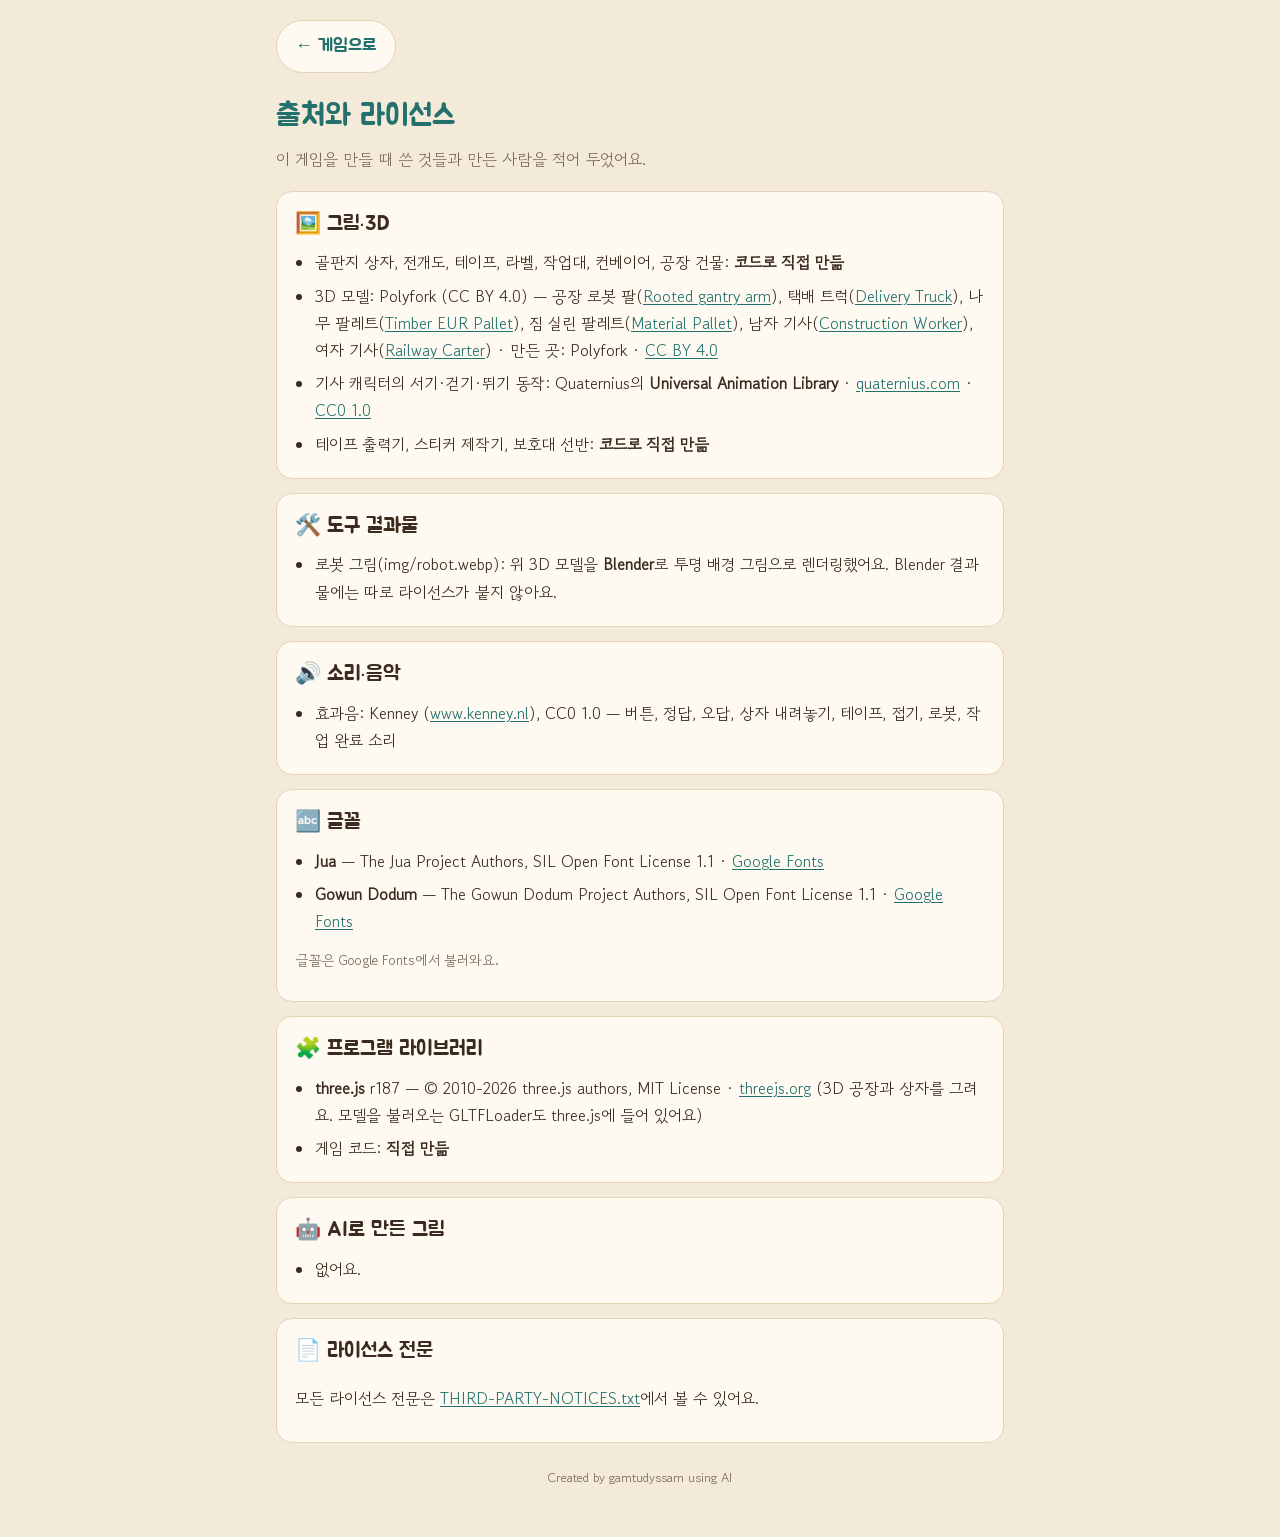
==== credits.html @ d1fb5d2e "공장 안을 걸어 다니며 재료를 만들어 포장 (v1.007) - 남·여 기사 캐릭터 선택, 톡 눌러 이동 + 가는 곳 버튼, 따라오는 카메라 - 테이프 출력기(길이·개수), 스티커 " ====
<!doctype html>
<html lang="ko">
<head>
  <meta charset="utf-8">
  <meta name="viewport" content="width=device-width, initial-scale=1, viewport-fit=cover">
  <title>출처와 라이선스 · 로봇 상자 공장</title>
  <link rel="preconnect" href="https://fonts.googleapis.com">
  <link rel="preconnect" href="https://fonts.gstatic.com" crossorigin>
  <link href="https://fonts.googleapis.com/css2?family=Jua&family=Gowun+Dodum&display=swap" rel="stylesheet">
  <style>
    :root { --bg: #f3ead9; --paper: #fffaf1; --ink: #3b2a1e; --muted: #7a6a58; --line: #e2d3b9; --teal: #23706c; }
    * { box-sizing: border-box; }
    body { margin: 0; background: var(--bg); color: var(--ink); font-family: "Gowun Dodum", "Malgun Gothic", sans-serif; line-height: 1.7; }
    .wrap { max-width: 760px; margin: 0 auto; padding: 20px 16px 48px; padding-left: max(16px, env(safe-area-inset-left)); padding-right: max(16px, env(safe-area-inset-right)); }
    .back { display: inline-block; font-family: "Jua", sans-serif; color: var(--teal); text-decoration: none; background: var(--paper); border: 1px solid var(--line); border-radius: 999px; padding: 10px 18px; font-size: 18px; min-height: 44px; }
    h1 { font-family: "Jua", sans-serif; color: var(--teal); font-weight: 400; font-size: 30px; margin: 18px 0 4px; }
    .lead { color: var(--muted); margin: 0 0 18px; }
    section { background: var(--paper); border: 1px solid var(--line); border-radius: 16px; padding: 14px 18px; margin: 14px 0; }
    h2 { font-family: "Jua", sans-serif; font-weight: 400; font-size: 21px; margin: 0 0 8px; }
    ul { margin: 0; padding-left: 20px; }
    li { margin: 6px 0; overflow-wrap: anywhere; }
    .small { color: var(--muted); font-size: 14px; }
    a { color: var(--teal); }
    footer { text-align: center; color: var(--muted); font-size: 13px; margin-top: 24px; }
  </style>
</head>
<body>
  <div class="wrap">
    <a class="back" id="back" href="./">← 게임으로</a>
    <h1>출처와 라이선스</h1>
    <p class="lead">이 게임을 만들 때 쓴 것들과 만든 사람을 적어 두었어요.</p>

    <section>
      <h2>🖼️ 그림·3D</h2>
      <ul>
        <li>골판지 상자, 전개도, 테이프, 라벨, 작업대, 컨베이어, 공장 건물: <b>코드로 직접 만듦</b></li>
        <li>3D 모델: Polyfork (CC BY 4.0) — 공장 로봇 팔(<a href="https://polyfork.dev/asset/rooted-gantry-arm-f35c8f" target="_blank" rel="noopener">Rooted gantry arm</a>), 택배 트럭(<a href="https://polyfork.dev/asset/delivery-truck-a9537e" target="_blank" rel="noopener">Delivery Truck</a>), 나무 팔레트(<a href="https://polyfork.dev/asset/timber-eur-pallet-a1f655" target="_blank" rel="noopener">Timber EUR Pallet</a>), 짐 실린 팔레트(<a href="https://polyfork.dev/asset/material-pallet-6af263" target="_blank" rel="noopener">Material Pallet</a>), 남자 기사(<a href="https://polyfork.dev/asset/construction-worker-c1ad8c" target="_blank" rel="noopener">Construction Worker</a>), 여자 기사(<a href="https://polyfork.dev/asset/railway-carter-971897" target="_blank" rel="noopener">Railway Carter</a>) · 만든 곳: Polyfork · <a href="https://creativecommons.org/licenses/by/4.0/deed.ko" target="_blank" rel="noopener">CC BY 4.0</a></li>
        <li>기사 캐릭터의 서기·걷기·뛰기 동작: Quaternius의 <b>Universal Animation Library</b> · <a href="https://quaternius.com" target="_blank" rel="noopener">quaternius.com</a> · <a href="https://creativecommons.org/publicdomain/zero/1.0/deed.ko" target="_blank" rel="noopener">CC0 1.0</a></li>
        <li>테이프 출력기, 스티커 제작기, 보호대 선반: <b>코드로 직접 만듦</b></li>
      </ul>
    </section>

    <section>
      <h2>🛠️ 도구 결과물</h2>
      <ul>
        <li>로봇 그림(img/robot.webp): 위 3D 모델을 <b>Blender</b>로 투명 배경 그림으로 렌더링했어요. Blender 결과물에는 따로 라이선스가 붙지 않아요.</li>
      </ul>
    </section>

    <section>
      <h2>🔊 소리·음악</h2>
      <ul>
        <li>효과음: Kenney (<a href="https://www.kenney.nl" target="_blank" rel="noopener">www.kenney.nl</a>), CC0 1.0 — 버튼, 정답, 오답, 상자 내려놓기, 테이프, 접기, 로봇, 작업 완료 소리</li>
      </ul>
    </section>

    <section>
      <h2>🔤 글꼴</h2>
      <ul>
        <li><b>Jua</b> — The Jua Project Authors, SIL Open Font License 1.1 · <a href="https://fonts.google.com/specimen/Jua" target="_blank" rel="noopener">Google Fonts</a></li>
        <li><b>Gowun Dodum</b> — The Gowun Dodum Project Authors, SIL Open Font License 1.1 · <a href="https://fonts.google.com/specimen/Gowun+Dodum" target="_blank" rel="noopener">Google Fonts</a></li>
      </ul>
      <p class="small">글꼴은 Google Fonts에서 불러와요.</p>
    </section>

    <section>
      <h2>🧩 프로그램 라이브러리</h2>
      <ul>
        <li><b>three.js</b> r187 — © 2010-2026 three.js authors, MIT License · <a href="https://threejs.org" target="_blank" rel="noopener">threejs.org</a> (3D 공장과 상자를 그려요. 모델을 불러오는 GLTFLoader도 three.js에 들어 있어요)</li>
        <li>게임 코드: <b>직접 만듦</b></li>
      </ul>
    </section>

    <section>
      <h2>🤖 AI로 만든 그림</h2>
      <ul><li>없어요.</li></ul>
    </section>

    <section>
      <h2>📄 라이선스 전문</h2>
      <p>모든 라이선스 전문은 <a href="THIRD-PARTY-NOTICES.txt" target="_blank" rel="noopener">THIRD-PARTY-NOTICES.txt</a>에서 볼 수 있어요.</p>
    </section>

    <footer>Created by gamtudyssam using AI</footer>
  </div>
  <script>
    document.getElementById('back').addEventListener('click', function (e) {
      if (window.opener) { e.preventDefault(); window.close(); }
      else if (history.length > 1) { e.preventDefault(); history.back(); }
    });
  </script>
</body>
</html>
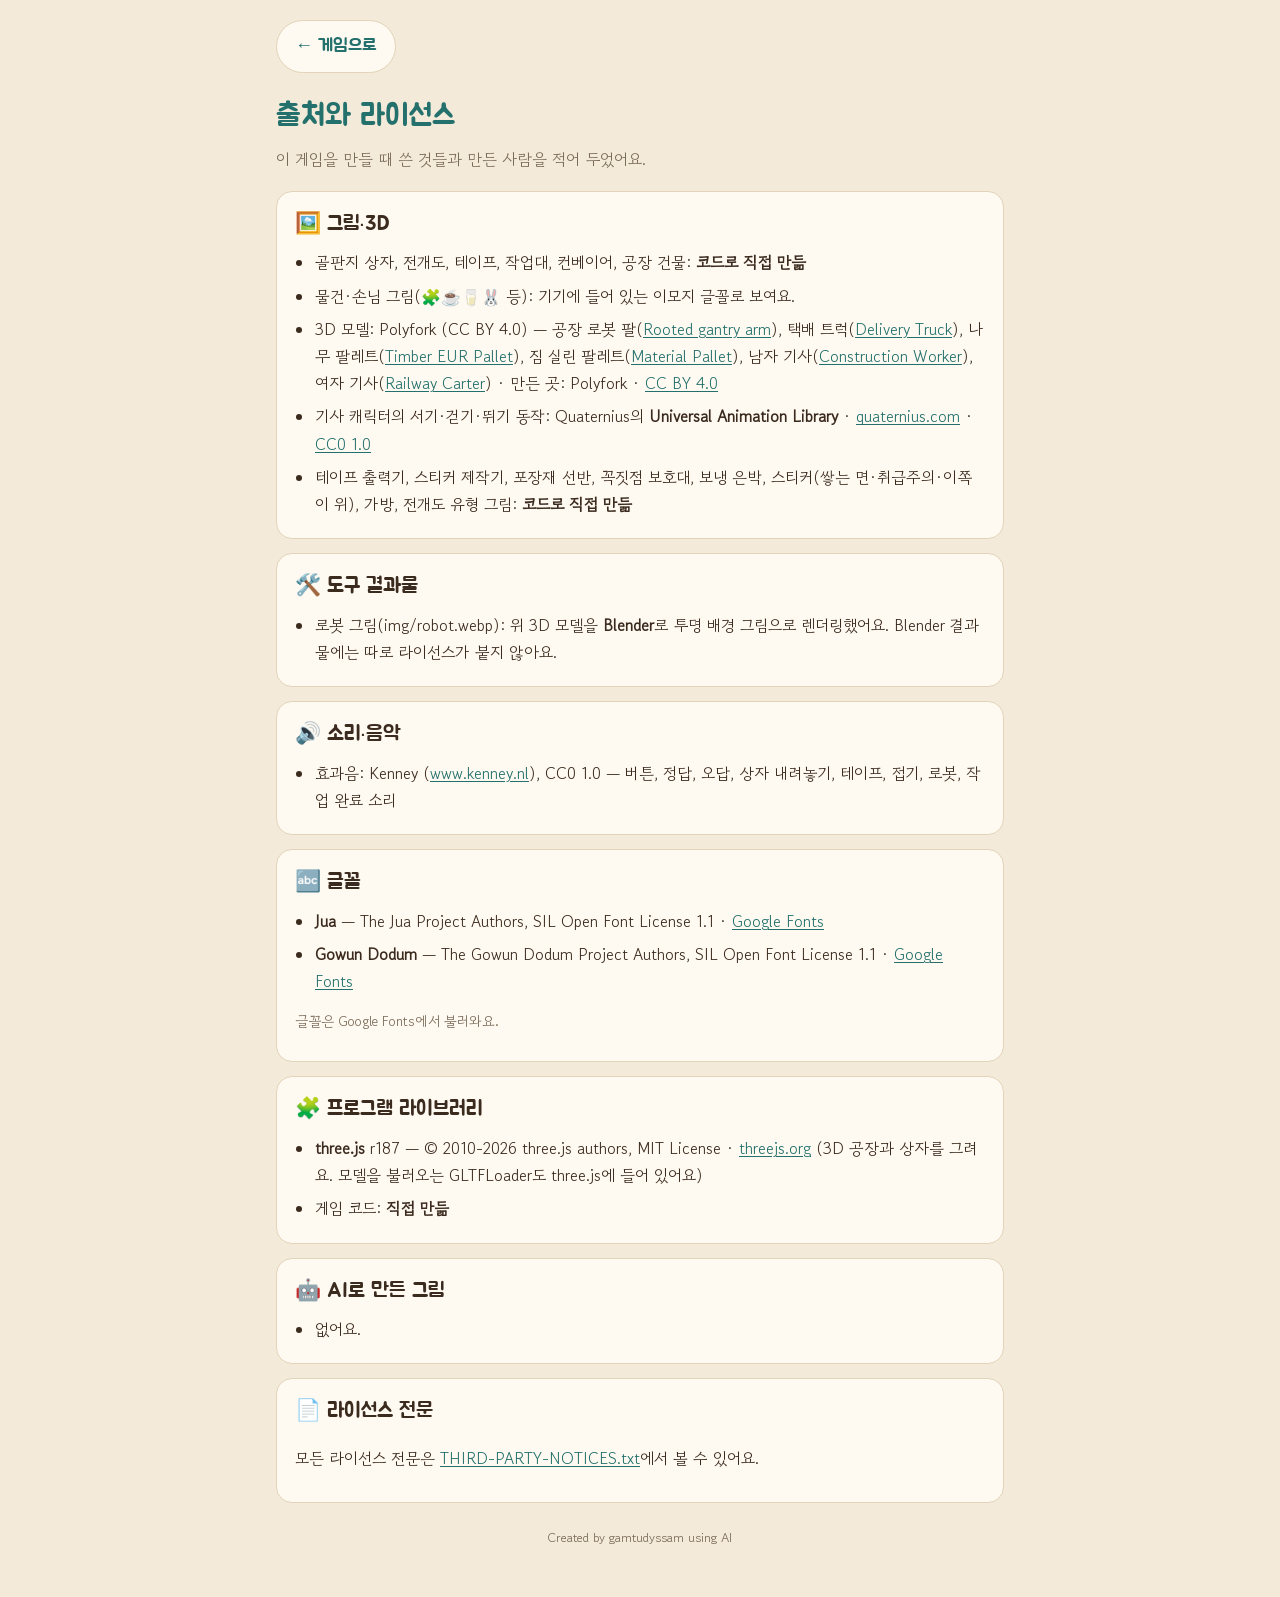
==== commit e3aea658: "점검: 전용 봇, 콤보 버튼 44px, 낱말 끊김, 출처 갱신 (v1.021) - tools/bot.js: 일반·깨지기 쉬움·냉장+이쪽이 위 상자를 출고까지 처리하는 playtes" ====
--- a/credits.html
+++ b/credits.html
@@ -33,10 +33,11 @@
     <section>
       <h2>🖼️ 그림·3D</h2>
       <ul>
-        <li>골판지 상자, 전개도, 테이프, 라벨, 작업대, 컨베이어, 공장 건물: <b>코드로 직접 만듦</b></li>
+        <li>골판지 상자, 전개도, 테이프, 작업대, 컨베이어, 공장 건물: <b>코드로 직접 만듦</b></li>
+        <li>물건·손님 그림(🧩☕🥛🐰 등): 기기에 들어 있는 이모지 글꼴로 보여요.</li>
         <li>3D 모델: Polyfork (CC BY 4.0) — 공장 로봇 팔(<a href="https://polyfork.dev/asset/rooted-gantry-arm-f35c8f" target="_blank" rel="noopener">Rooted gantry arm</a>), 택배 트럭(<a href="https://polyfork.dev/asset/delivery-truck-a9537e" target="_blank" rel="noopener">Delivery Truck</a>), 나무 팔레트(<a href="https://polyfork.dev/asset/timber-eur-pallet-a1f655" target="_blank" rel="noopener">Timber EUR Pallet</a>), 짐 실린 팔레트(<a href="https://polyfork.dev/asset/material-pallet-6af263" target="_blank" rel="noopener">Material Pallet</a>), 남자 기사(<a href="https://polyfork.dev/asset/construction-worker-c1ad8c" target="_blank" rel="noopener">Construction Worker</a>), 여자 기사(<a href="https://polyfork.dev/asset/railway-carter-971897" target="_blank" rel="noopener">Railway Carter</a>) · 만든 곳: Polyfork · <a href="https://creativecommons.org/licenses/by/4.0/deed.ko" target="_blank" rel="noopener">CC BY 4.0</a></li>
         <li>기사 캐릭터의 서기·걷기·뛰기 동작: Quaternius의 <b>Universal Animation Library</b> · <a href="https://quaternius.com" target="_blank" rel="noopener">quaternius.com</a> · <a href="https://creativecommons.org/publicdomain/zero/1.0/deed.ko" target="_blank" rel="noopener">CC0 1.0</a></li>
-        <li>테이프 출력기, 스티커 제작기, 보호대 선반: <b>코드로 직접 만듦</b></li>
+        <li>테이프 출력기, 스티커 제작기, 포장재 선반, 꼭짓점 보호대, 보냉 은박, 스티커(쌓는 면·취급주의·이쪽이 위), 가방, 전개도 유형 그림: <b>코드로 직접 만듦</b></li>
       </ul>
     </section>
 
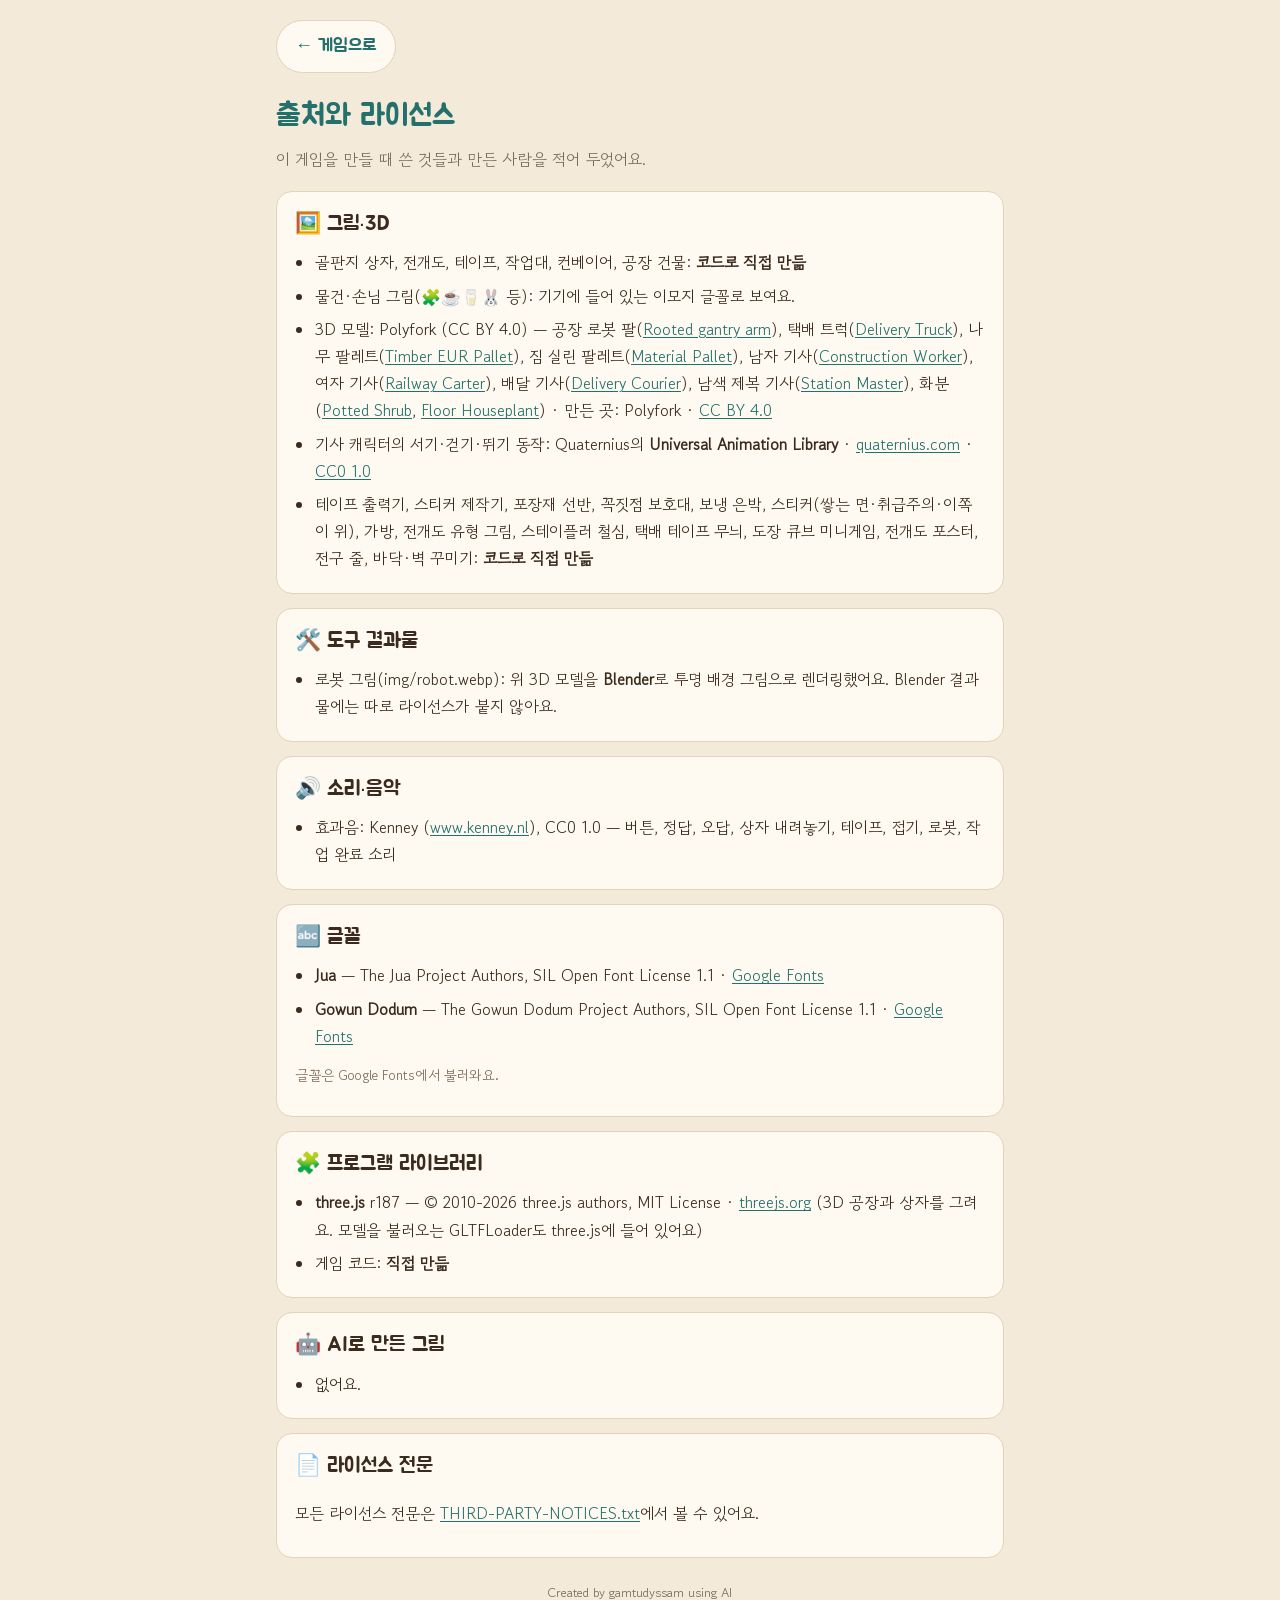
==== commit 75a8c7cc: "스테이플러·테이프 롤·특별 손님·도장 큐브·공장 꾸미기와 기사 옷 (v1.026) - 🔩 스테이플러: 접기 전에 접었을 때 만나는 선분을 이어 두면 그 모서리가 철심으로 붙는다(겹" ====
--- a/credits.html
+++ b/credits.html
@@ -35,9 +35,9 @@
       <ul>
         <li>골판지 상자, 전개도, 테이프, 작업대, 컨베이어, 공장 건물: <b>코드로 직접 만듦</b></li>
         <li>물건·손님 그림(🧩☕🥛🐰 등): 기기에 들어 있는 이모지 글꼴로 보여요.</li>
-        <li>3D 모델: Polyfork (CC BY 4.0) — 공장 로봇 팔(<a href="https://polyfork.dev/asset/rooted-gantry-arm-f35c8f" target="_blank" rel="noopener">Rooted gantry arm</a>), 택배 트럭(<a href="https://polyfork.dev/asset/delivery-truck-a9537e" target="_blank" rel="noopener">Delivery Truck</a>), 나무 팔레트(<a href="https://polyfork.dev/asset/timber-eur-pallet-a1f655" target="_blank" rel="noopener">Timber EUR Pallet</a>), 짐 실린 팔레트(<a href="https://polyfork.dev/asset/material-pallet-6af263" target="_blank" rel="noopener">Material Pallet</a>), 남자 기사(<a href="https://polyfork.dev/asset/construction-worker-c1ad8c" target="_blank" rel="noopener">Construction Worker</a>), 여자 기사(<a href="https://polyfork.dev/asset/railway-carter-971897" target="_blank" rel="noopener">Railway Carter</a>) · 만든 곳: Polyfork · <a href="https://creativecommons.org/licenses/by/4.0/deed.ko" target="_blank" rel="noopener">CC BY 4.0</a></li>
+        <li>3D 모델: Polyfork (CC BY 4.0) — 공장 로봇 팔(<a href="https://polyfork.dev/asset/rooted-gantry-arm-f35c8f" target="_blank" rel="noopener">Rooted gantry arm</a>), 택배 트럭(<a href="https://polyfork.dev/asset/delivery-truck-a9537e" target="_blank" rel="noopener">Delivery Truck</a>), 나무 팔레트(<a href="https://polyfork.dev/asset/timber-eur-pallet-a1f655" target="_blank" rel="noopener">Timber EUR Pallet</a>), 짐 실린 팔레트(<a href="https://polyfork.dev/asset/material-pallet-6af263" target="_blank" rel="noopener">Material Pallet</a>), 남자 기사(<a href="https://polyfork.dev/asset/construction-worker-c1ad8c" target="_blank" rel="noopener">Construction Worker</a>), 여자 기사(<a href="https://polyfork.dev/asset/railway-carter-971897" target="_blank" rel="noopener">Railway Carter</a>), 배달 기사(<a href="https://polyfork.dev/asset/delivery-courier-327e30" target="_blank" rel="noopener">Delivery Courier</a>), 남색 제복 기사(<a href="https://polyfork.dev/asset/station-master-1d6a0a" target="_blank" rel="noopener">Station Master</a>), 화분(<a href="https://polyfork.dev/asset/potted-shrub-43bd21" target="_blank" rel="noopener">Potted Shrub</a>, <a href="https://polyfork.dev/asset/floor-houseplant-8fad17" target="_blank" rel="noopener">Floor Houseplant</a>) · 만든 곳: Polyfork · <a href="https://creativecommons.org/licenses/by/4.0/deed.ko" target="_blank" rel="noopener">CC BY 4.0</a></li>
         <li>기사 캐릭터의 서기·걷기·뛰기 동작: Quaternius의 <b>Universal Animation Library</b> · <a href="https://quaternius.com" target="_blank" rel="noopener">quaternius.com</a> · <a href="https://creativecommons.org/publicdomain/zero/1.0/deed.ko" target="_blank" rel="noopener">CC0 1.0</a></li>
-        <li>테이프 출력기, 스티커 제작기, 포장재 선반, 꼭짓점 보호대, 보냉 은박, 스티커(쌓는 면·취급주의·이쪽이 위), 가방, 전개도 유형 그림: <b>코드로 직접 만듦</b></li>
+        <li>테이프 출력기, 스티커 제작기, 포장재 선반, 꼭짓점 보호대, 보냉 은박, 스티커(쌓는 면·취급주의·이쪽이 위), 가방, 전개도 유형 그림, 스테이플러 철심, 택배 테이프 무늬, 도장 큐브 미니게임, 전개도 포스터, 전구 줄, 바닥·벽 꾸미기: <b>코드로 직접 만듦</b></li>
       </ul>
     </section>
 
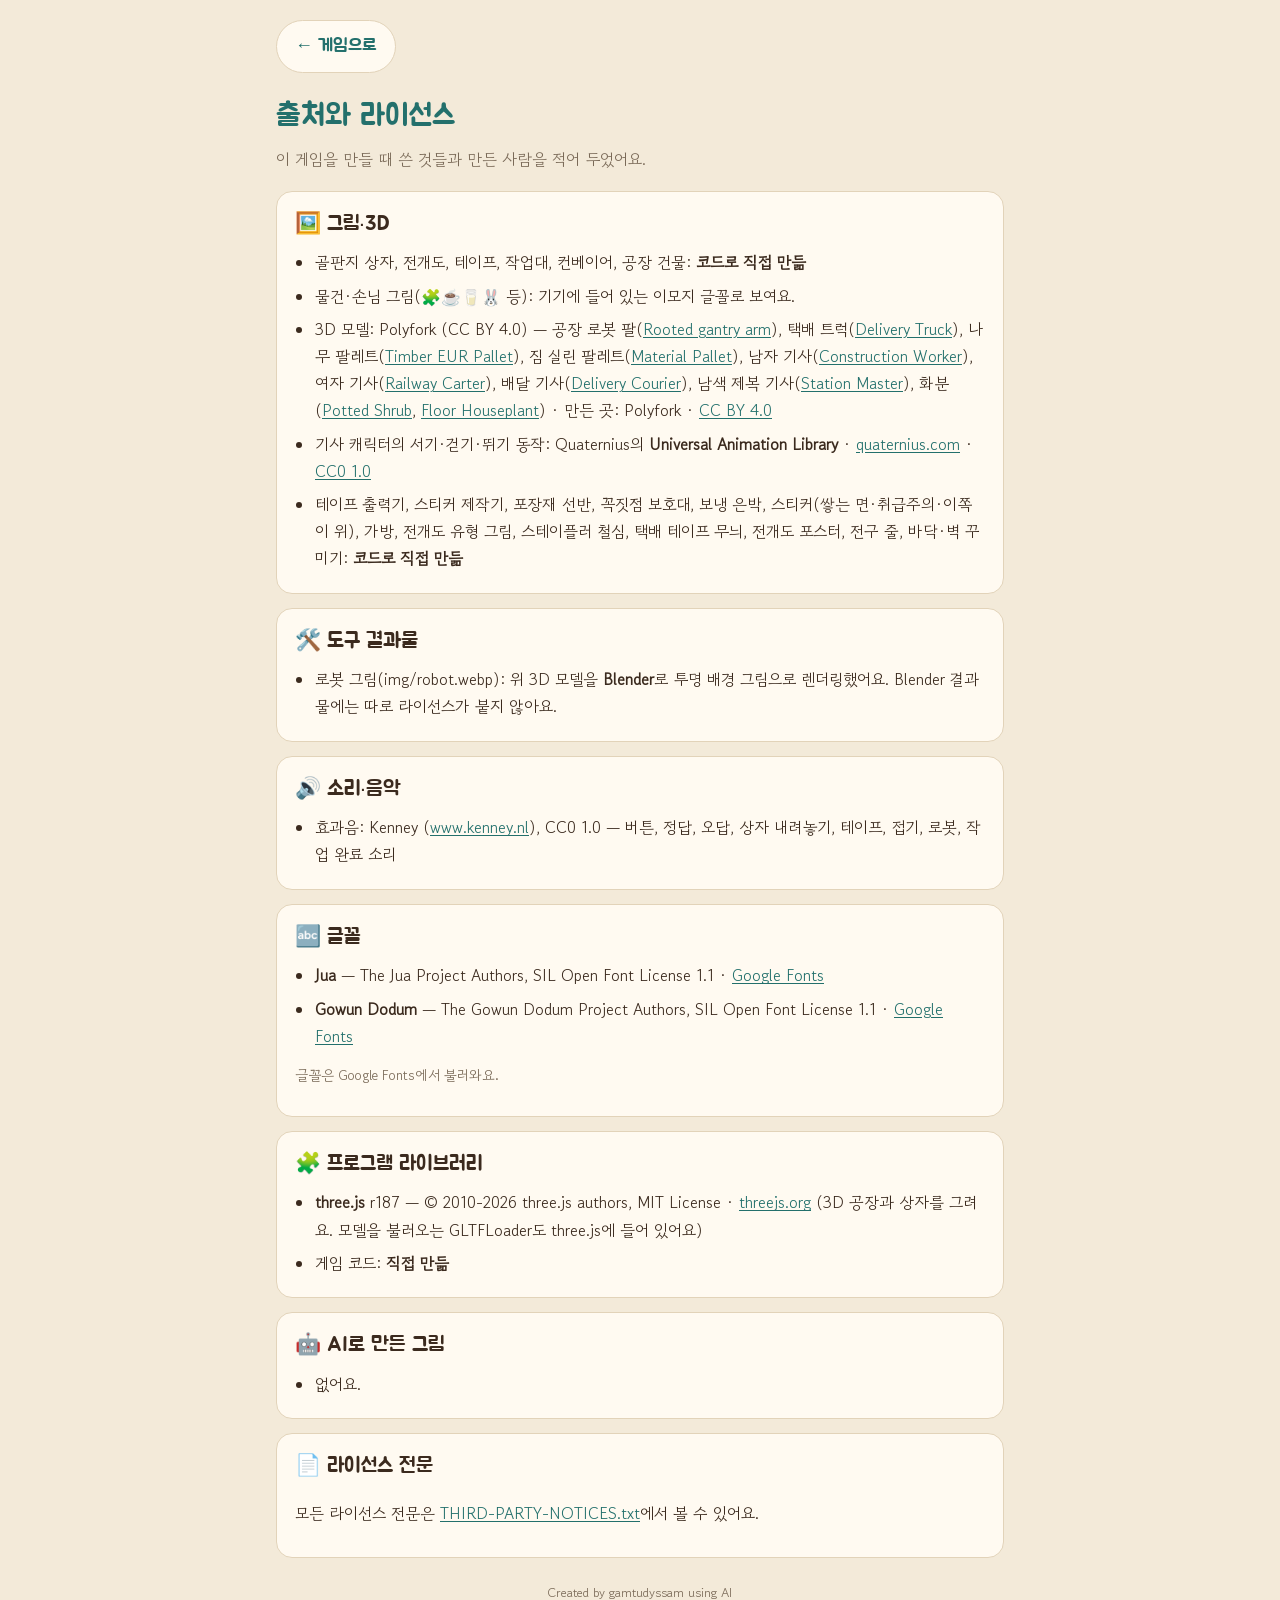
==== commit 41be01ad: "도장 큐브 미니게임 빼기 (v1.027) Co-Authored-By: Claude Opus 5.5 <noreply@anthropic.com>" ====
--- a/credits.html
+++ b/credits.html
@@ -37,7 +37,7 @@
         <li>물건·손님 그림(🧩☕🥛🐰 등): 기기에 들어 있는 이모지 글꼴로 보여요.</li>
         <li>3D 모델: Polyfork (CC BY 4.0) — 공장 로봇 팔(<a href="https://polyfork.dev/asset/rooted-gantry-arm-f35c8f" target="_blank" rel="noopener">Rooted gantry arm</a>), 택배 트럭(<a href="https://polyfork.dev/asset/delivery-truck-a9537e" target="_blank" rel="noopener">Delivery Truck</a>), 나무 팔레트(<a href="https://polyfork.dev/asset/timber-eur-pallet-a1f655" target="_blank" rel="noopener">Timber EUR Pallet</a>), 짐 실린 팔레트(<a href="https://polyfork.dev/asset/material-pallet-6af263" target="_blank" rel="noopener">Material Pallet</a>), 남자 기사(<a href="https://polyfork.dev/asset/construction-worker-c1ad8c" target="_blank" rel="noopener">Construction Worker</a>), 여자 기사(<a href="https://polyfork.dev/asset/railway-carter-971897" target="_blank" rel="noopener">Railway Carter</a>), 배달 기사(<a href="https://polyfork.dev/asset/delivery-courier-327e30" target="_blank" rel="noopener">Delivery Courier</a>), 남색 제복 기사(<a href="https://polyfork.dev/asset/station-master-1d6a0a" target="_blank" rel="noopener">Station Master</a>), 화분(<a href="https://polyfork.dev/asset/potted-shrub-43bd21" target="_blank" rel="noopener">Potted Shrub</a>, <a href="https://polyfork.dev/asset/floor-houseplant-8fad17" target="_blank" rel="noopener">Floor Houseplant</a>) · 만든 곳: Polyfork · <a href="https://creativecommons.org/licenses/by/4.0/deed.ko" target="_blank" rel="noopener">CC BY 4.0</a></li>
         <li>기사 캐릭터의 서기·걷기·뛰기 동작: Quaternius의 <b>Universal Animation Library</b> · <a href="https://quaternius.com" target="_blank" rel="noopener">quaternius.com</a> · <a href="https://creativecommons.org/publicdomain/zero/1.0/deed.ko" target="_blank" rel="noopener">CC0 1.0</a></li>
-        <li>테이프 출력기, 스티커 제작기, 포장재 선반, 꼭짓점 보호대, 보냉 은박, 스티커(쌓는 면·취급주의·이쪽이 위), 가방, 전개도 유형 그림, 스테이플러 철심, 택배 테이프 무늬, 도장 큐브 미니게임, 전개도 포스터, 전구 줄, 바닥·벽 꾸미기: <b>코드로 직접 만듦</b></li>
+        <li>테이프 출력기, 스티커 제작기, 포장재 선반, 꼭짓점 보호대, 보냉 은박, 스티커(쌓는 면·취급주의·이쪽이 위), 가방, 전개도 유형 그림, 스테이플러 철심, 택배 테이프 무늬, 전개도 포스터, 전구 줄, 바닥·벽 꾸미기: <b>코드로 직접 만듦</b></li>
       </ul>
     </section>
 
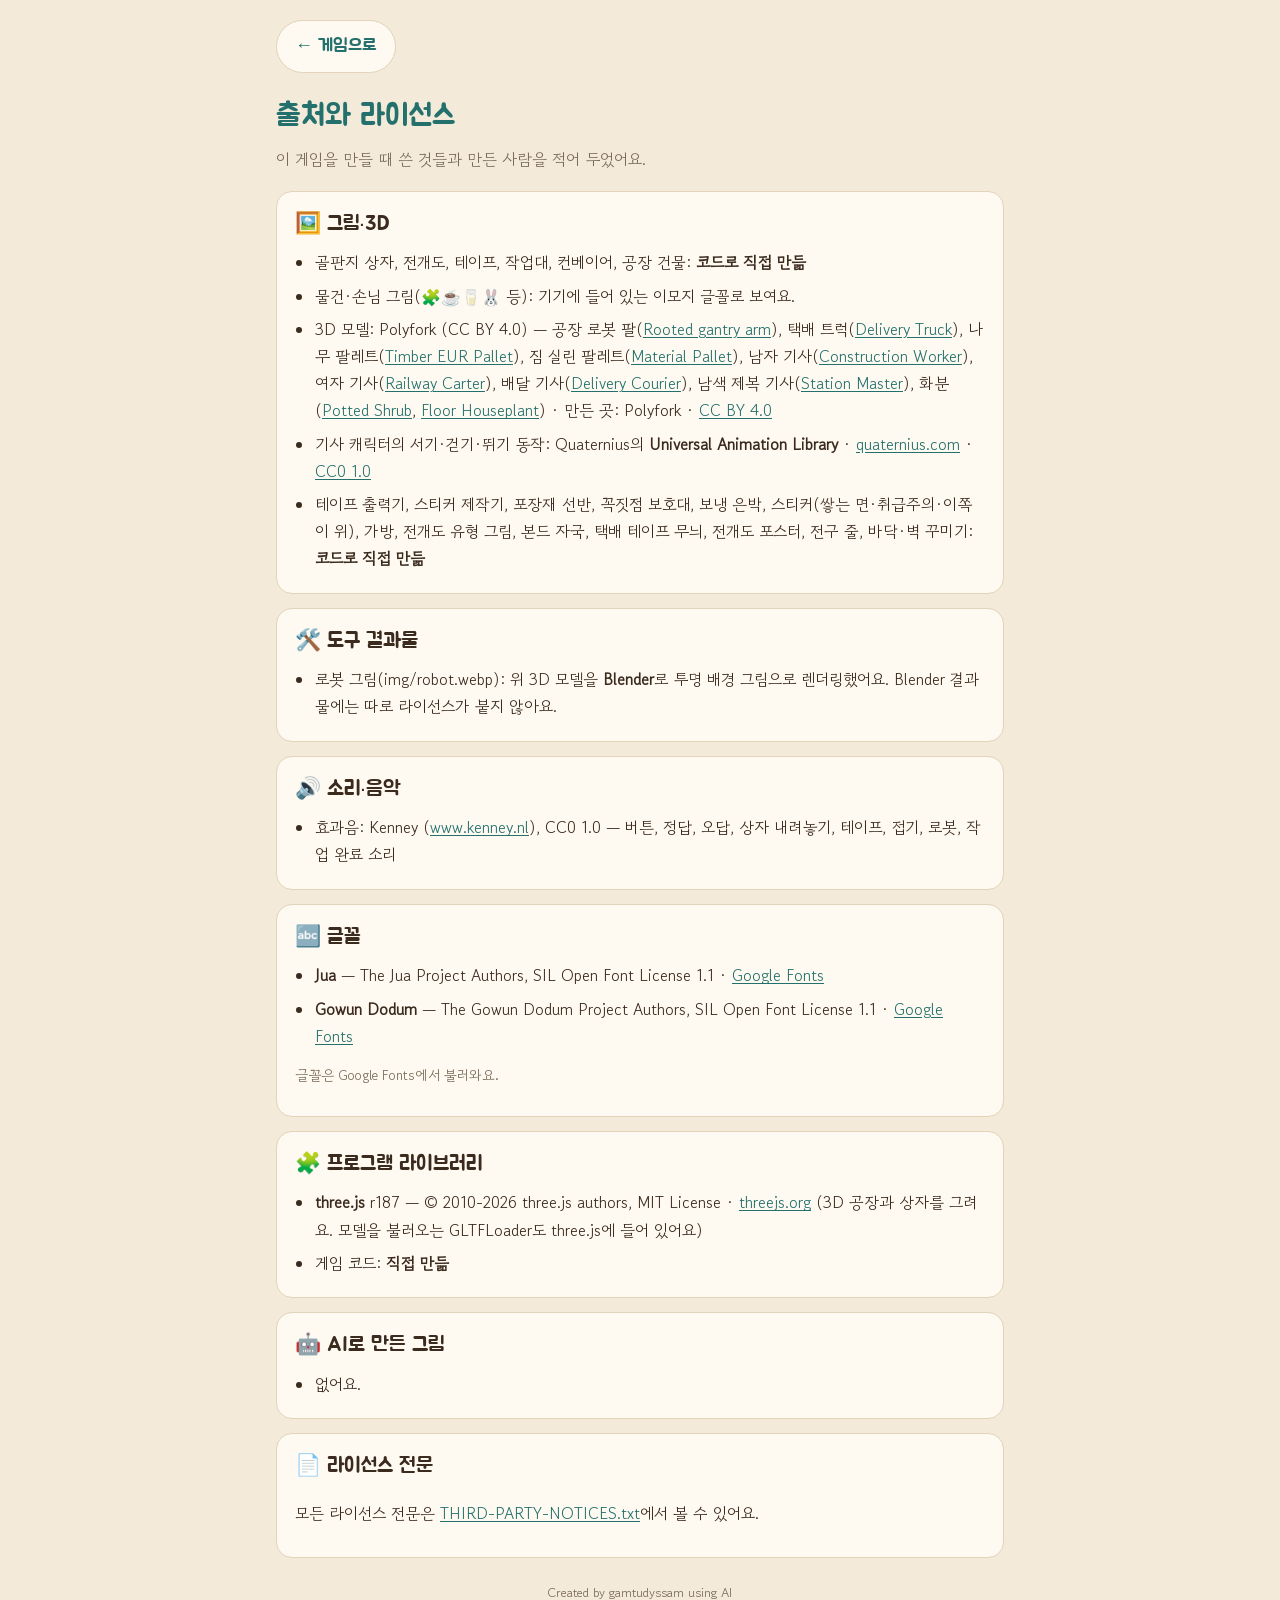
==== commit 05242bd9: "스테이플러 대신 본드 칠하기 (v1.028) 접었을 때 만나는 두 선분에 본드를 칠해 두면 접으면서 그 모서리가 붙는다. 벌어진 틈 대신 반짝이는 본드 자국. 1cm에 5원.  C" ====
--- a/credits.html
+++ b/credits.html
@@ -37,7 +37,7 @@
         <li>물건·손님 그림(🧩☕🥛🐰 등): 기기에 들어 있는 이모지 글꼴로 보여요.</li>
         <li>3D 모델: Polyfork (CC BY 4.0) — 공장 로봇 팔(<a href="https://polyfork.dev/asset/rooted-gantry-arm-f35c8f" target="_blank" rel="noopener">Rooted gantry arm</a>), 택배 트럭(<a href="https://polyfork.dev/asset/delivery-truck-a9537e" target="_blank" rel="noopener">Delivery Truck</a>), 나무 팔레트(<a href="https://polyfork.dev/asset/timber-eur-pallet-a1f655" target="_blank" rel="noopener">Timber EUR Pallet</a>), 짐 실린 팔레트(<a href="https://polyfork.dev/asset/material-pallet-6af263" target="_blank" rel="noopener">Material Pallet</a>), 남자 기사(<a href="https://polyfork.dev/asset/construction-worker-c1ad8c" target="_blank" rel="noopener">Construction Worker</a>), 여자 기사(<a href="https://polyfork.dev/asset/railway-carter-971897" target="_blank" rel="noopener">Railway Carter</a>), 배달 기사(<a href="https://polyfork.dev/asset/delivery-courier-327e30" target="_blank" rel="noopener">Delivery Courier</a>), 남색 제복 기사(<a href="https://polyfork.dev/asset/station-master-1d6a0a" target="_blank" rel="noopener">Station Master</a>), 화분(<a href="https://polyfork.dev/asset/potted-shrub-43bd21" target="_blank" rel="noopener">Potted Shrub</a>, <a href="https://polyfork.dev/asset/floor-houseplant-8fad17" target="_blank" rel="noopener">Floor Houseplant</a>) · 만든 곳: Polyfork · <a href="https://creativecommons.org/licenses/by/4.0/deed.ko" target="_blank" rel="noopener">CC BY 4.0</a></li>
         <li>기사 캐릭터의 서기·걷기·뛰기 동작: Quaternius의 <b>Universal Animation Library</b> · <a href="https://quaternius.com" target="_blank" rel="noopener">quaternius.com</a> · <a href="https://creativecommons.org/publicdomain/zero/1.0/deed.ko" target="_blank" rel="noopener">CC0 1.0</a></li>
-        <li>테이프 출력기, 스티커 제작기, 포장재 선반, 꼭짓점 보호대, 보냉 은박, 스티커(쌓는 면·취급주의·이쪽이 위), 가방, 전개도 유형 그림, 스테이플러 철심, 택배 테이프 무늬, 전개도 포스터, 전구 줄, 바닥·벽 꾸미기: <b>코드로 직접 만듦</b></li>
+        <li>테이프 출력기, 스티커 제작기, 포장재 선반, 꼭짓점 보호대, 보냉 은박, 스티커(쌓는 면·취급주의·이쪽이 위), 가방, 전개도 유형 그림, 본드 자국, 택배 테이프 무늬, 전개도 포스터, 전구 줄, 바닥·벽 꾸미기: <b>코드로 직접 만듦</b></li>
       </ul>
     </section>
 
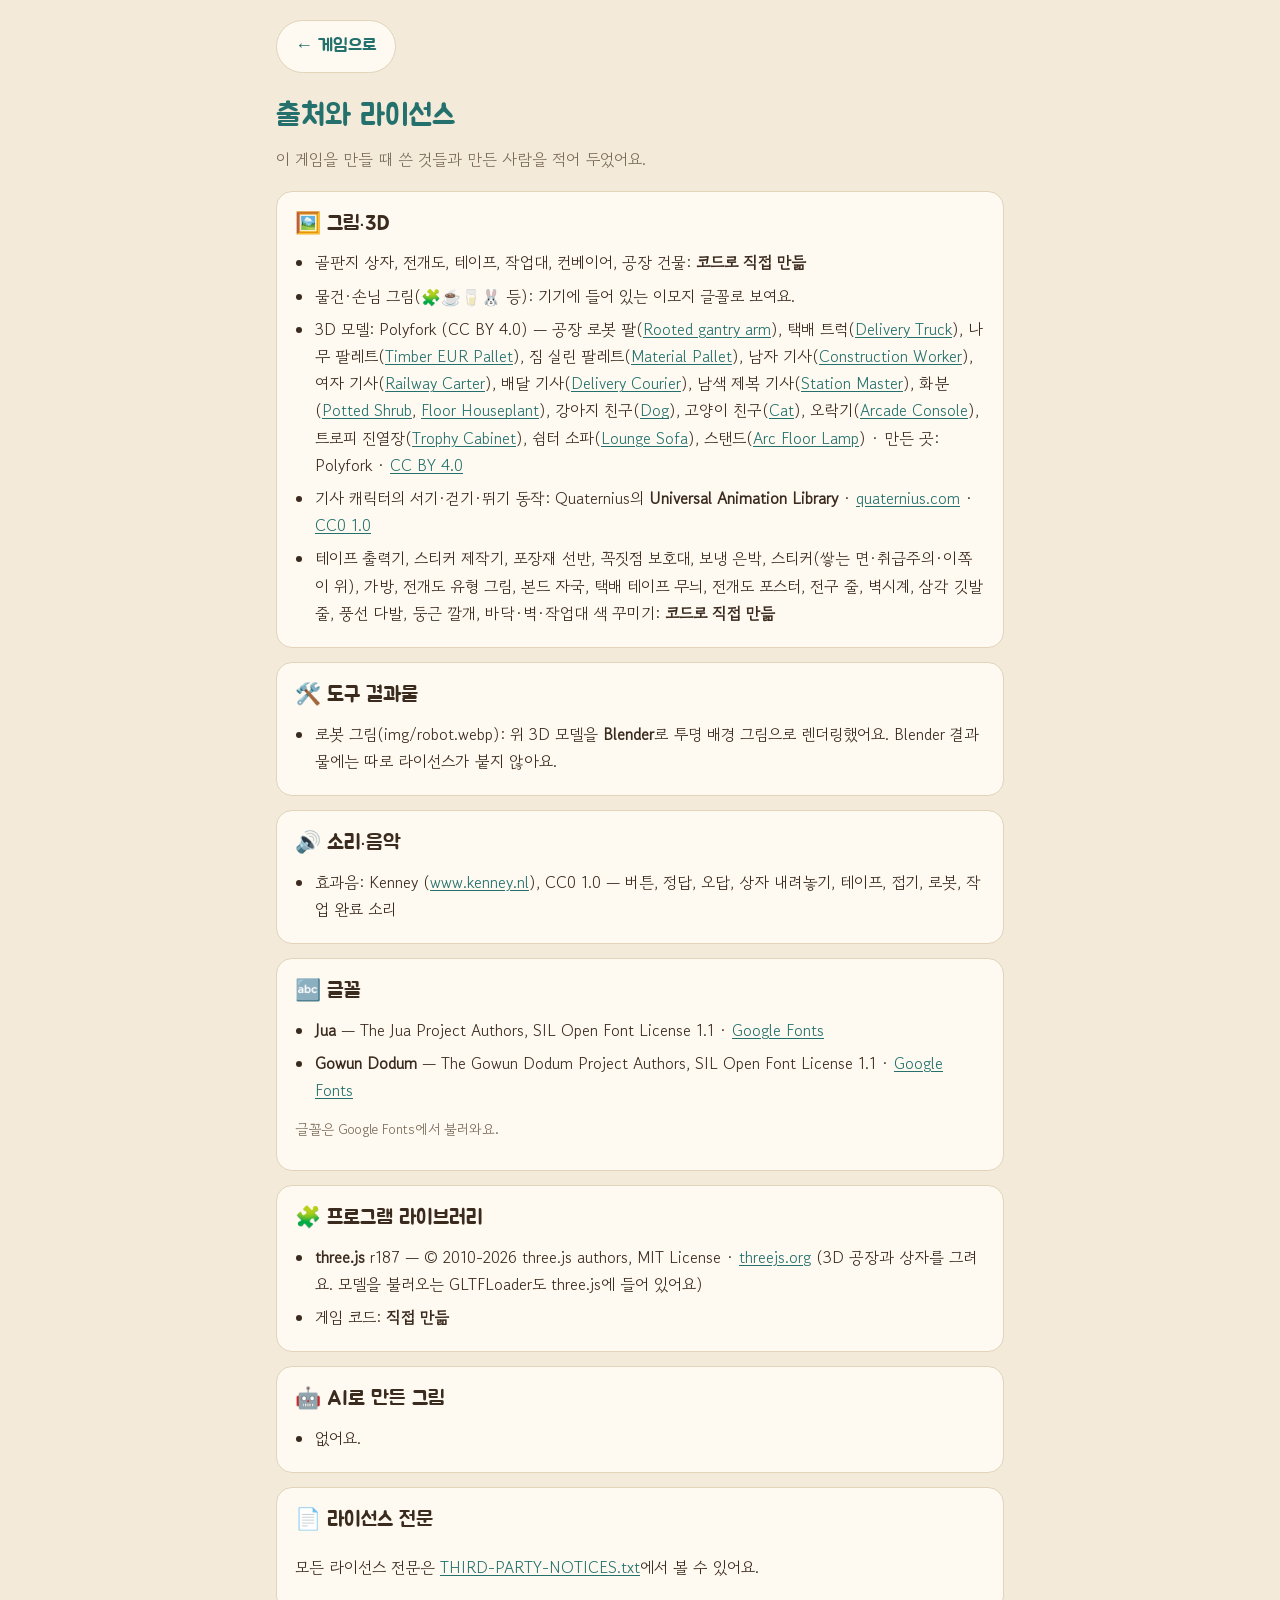
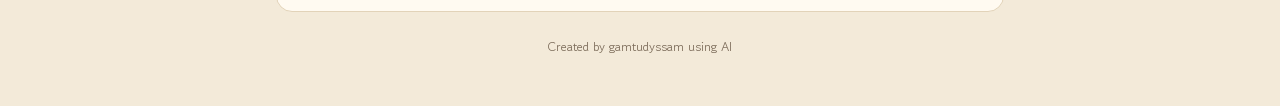
==== commit ab9c7faa: "본드·테이프 상자 섞기, 근무 중 공장 꾸미기, 꾸미기 20가지 (v1.030) - 주문마다 🩹 테이프 상자 / 🧴 본드 상자(접기 전 만나는 선분 짝 7쌍을 모두 찾기, 💡 짝 " ====
--- a/credits.html
+++ b/credits.html
@@ -35,9 +35,9 @@
       <ul>
         <li>골판지 상자, 전개도, 테이프, 작업대, 컨베이어, 공장 건물: <b>코드로 직접 만듦</b></li>
         <li>물건·손님 그림(🧩☕🥛🐰 등): 기기에 들어 있는 이모지 글꼴로 보여요.</li>
-        <li>3D 모델: Polyfork (CC BY 4.0) — 공장 로봇 팔(<a href="https://polyfork.dev/asset/rooted-gantry-arm-f35c8f" target="_blank" rel="noopener">Rooted gantry arm</a>), 택배 트럭(<a href="https://polyfork.dev/asset/delivery-truck-a9537e" target="_blank" rel="noopener">Delivery Truck</a>), 나무 팔레트(<a href="https://polyfork.dev/asset/timber-eur-pallet-a1f655" target="_blank" rel="noopener">Timber EUR Pallet</a>), 짐 실린 팔레트(<a href="https://polyfork.dev/asset/material-pallet-6af263" target="_blank" rel="noopener">Material Pallet</a>), 남자 기사(<a href="https://polyfork.dev/asset/construction-worker-c1ad8c" target="_blank" rel="noopener">Construction Worker</a>), 여자 기사(<a href="https://polyfork.dev/asset/railway-carter-971897" target="_blank" rel="noopener">Railway Carter</a>), 배달 기사(<a href="https://polyfork.dev/asset/delivery-courier-327e30" target="_blank" rel="noopener">Delivery Courier</a>), 남색 제복 기사(<a href="https://polyfork.dev/asset/station-master-1d6a0a" target="_blank" rel="noopener">Station Master</a>), 화분(<a href="https://polyfork.dev/asset/potted-shrub-43bd21" target="_blank" rel="noopener">Potted Shrub</a>, <a href="https://polyfork.dev/asset/floor-houseplant-8fad17" target="_blank" rel="noopener">Floor Houseplant</a>) · 만든 곳: Polyfork · <a href="https://creativecommons.org/licenses/by/4.0/deed.ko" target="_blank" rel="noopener">CC BY 4.0</a></li>
+        <li>3D 모델: Polyfork (CC BY 4.0) — 공장 로봇 팔(<a href="https://polyfork.dev/asset/rooted-gantry-arm-f35c8f" target="_blank" rel="noopener">Rooted gantry arm</a>), 택배 트럭(<a href="https://polyfork.dev/asset/delivery-truck-a9537e" target="_blank" rel="noopener">Delivery Truck</a>), 나무 팔레트(<a href="https://polyfork.dev/asset/timber-eur-pallet-a1f655" target="_blank" rel="noopener">Timber EUR Pallet</a>), 짐 실린 팔레트(<a href="https://polyfork.dev/asset/material-pallet-6af263" target="_blank" rel="noopener">Material Pallet</a>), 남자 기사(<a href="https://polyfork.dev/asset/construction-worker-c1ad8c" target="_blank" rel="noopener">Construction Worker</a>), 여자 기사(<a href="https://polyfork.dev/asset/railway-carter-971897" target="_blank" rel="noopener">Railway Carter</a>), 배달 기사(<a href="https://polyfork.dev/asset/delivery-courier-327e30" target="_blank" rel="noopener">Delivery Courier</a>), 남색 제복 기사(<a href="https://polyfork.dev/asset/station-master-1d6a0a" target="_blank" rel="noopener">Station Master</a>), 화분(<a href="https://polyfork.dev/asset/potted-shrub-43bd21" target="_blank" rel="noopener">Potted Shrub</a>, <a href="https://polyfork.dev/asset/floor-houseplant-8fad17" target="_blank" rel="noopener">Floor Houseplant</a>), 강아지 친구(<a href="https://polyfork.dev/asset/dog-base" target="_blank" rel="noopener">Dog</a>), 고양이 친구(<a href="https://polyfork.dev/asset/cat-base" target="_blank" rel="noopener">Cat</a>), 오락기(<a href="https://polyfork.dev/asset/arcade-console-ec27c2" target="_blank" rel="noopener">Arcade Console</a>), 트로피 진열장(<a href="https://polyfork.dev/asset/trophy-cabinet-e963ac" target="_blank" rel="noopener">Trophy Cabinet</a>), 쉼터 소파(<a href="https://polyfork.dev/asset/lounge-sofa-c34b3e" target="_blank" rel="noopener">Lounge Sofa</a>), 스탠드(<a href="https://polyfork.dev/asset/arc-floor-lamp-fa0b5f" target="_blank" rel="noopener">Arc Floor Lamp</a>) · 만든 곳: Polyfork · <a href="https://creativecommons.org/licenses/by/4.0/deed.ko" target="_blank" rel="noopener">CC BY 4.0</a></li>
         <li>기사 캐릭터의 서기·걷기·뛰기 동작: Quaternius의 <b>Universal Animation Library</b> · <a href="https://quaternius.com" target="_blank" rel="noopener">quaternius.com</a> · <a href="https://creativecommons.org/publicdomain/zero/1.0/deed.ko" target="_blank" rel="noopener">CC0 1.0</a></li>
-        <li>테이프 출력기, 스티커 제작기, 포장재 선반, 꼭짓점 보호대, 보냉 은박, 스티커(쌓는 면·취급주의·이쪽이 위), 가방, 전개도 유형 그림, 본드 자국, 택배 테이프 무늬, 전개도 포스터, 전구 줄, 바닥·벽 꾸미기: <b>코드로 직접 만듦</b></li>
+        <li>테이프 출력기, 스티커 제작기, 포장재 선반, 꼭짓점 보호대, 보냉 은박, 스티커(쌓는 면·취급주의·이쪽이 위), 가방, 전개도 유형 그림, 본드 자국, 택배 테이프 무늬, 전개도 포스터, 전구 줄, 벽시계, 삼각 깃발 줄, 풍선 다발, 둥근 깔개, 바닥·벽·작업대 색 꾸미기: <b>코드로 직접 만듦</b></li>
       </ul>
     </section>
 
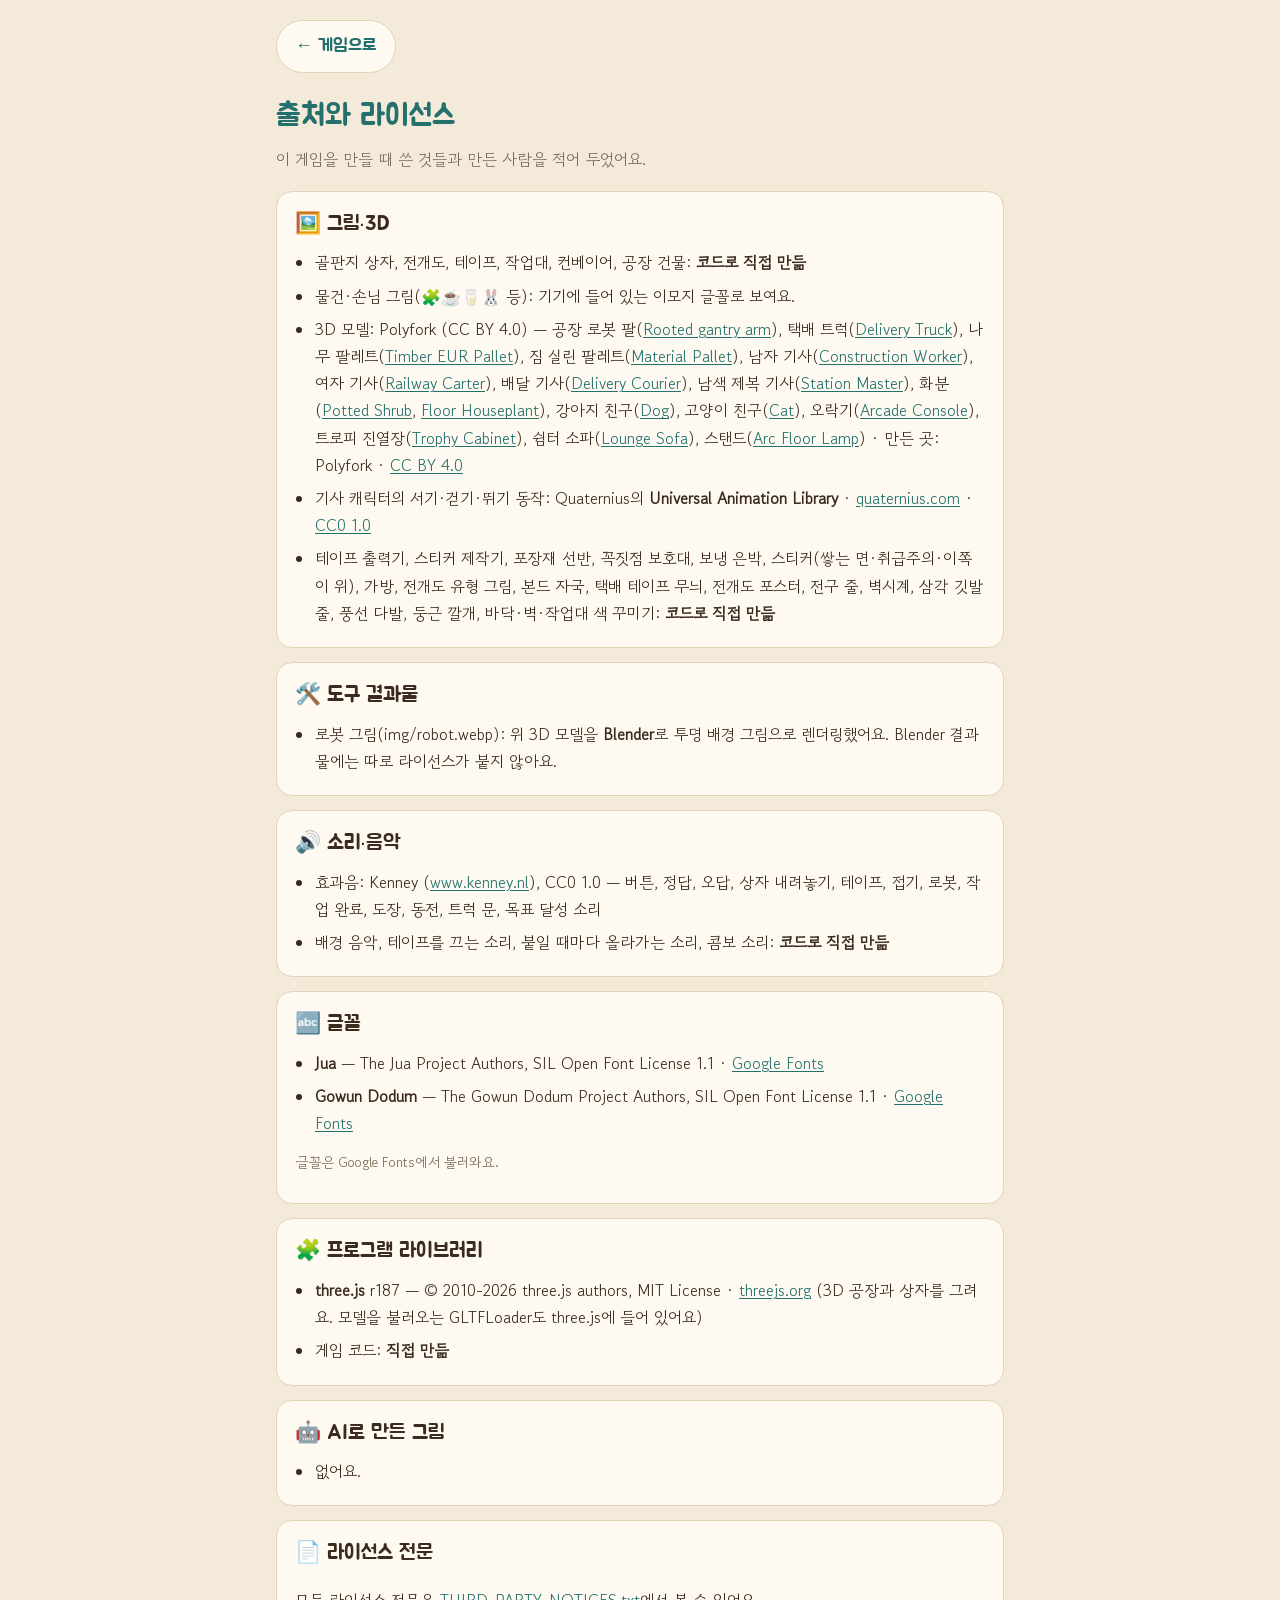
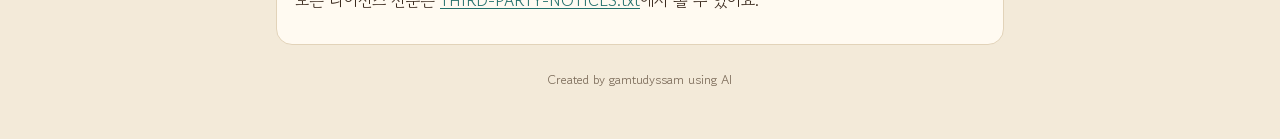
==== commit c31fe32c: "손맛: 끌어서 붙이기, 배경 음악, 완벽 포장 연출 (v1.032) - 테이프·보호대·은박을 손가락으로 그어 붙이기, 붙일수록 올라가는 소리 - 개수 버튼 길게 누르기 - 직접 만" ====
--- a/credits.html
+++ b/credits.html
@@ -51,7 +51,8 @@
     <section>
       <h2>🔊 소리·음악</h2>
       <ul>
-        <li>효과음: Kenney (<a href="https://www.kenney.nl" target="_blank" rel="noopener">www.kenney.nl</a>), CC0 1.0 — 버튼, 정답, 오답, 상자 내려놓기, 테이프, 접기, 로봇, 작업 완료 소리</li>
+        <li>효과음: Kenney (<a href="https://www.kenney.nl" target="_blank" rel="noopener">www.kenney.nl</a>), CC0 1.0 — 버튼, 정답, 오답, 상자 내려놓기, 테이프, 접기, 로봇, 작업 완료, 도장, 동전, 트럭 문, 목표 달성 소리</li>
+        <li>배경 음악, 테이프를 끄는 소리, 붙일 때마다 올라가는 소리, 콤보 소리: <b>코드로 직접 만듦</b></li>
       </ul>
     </section>
 
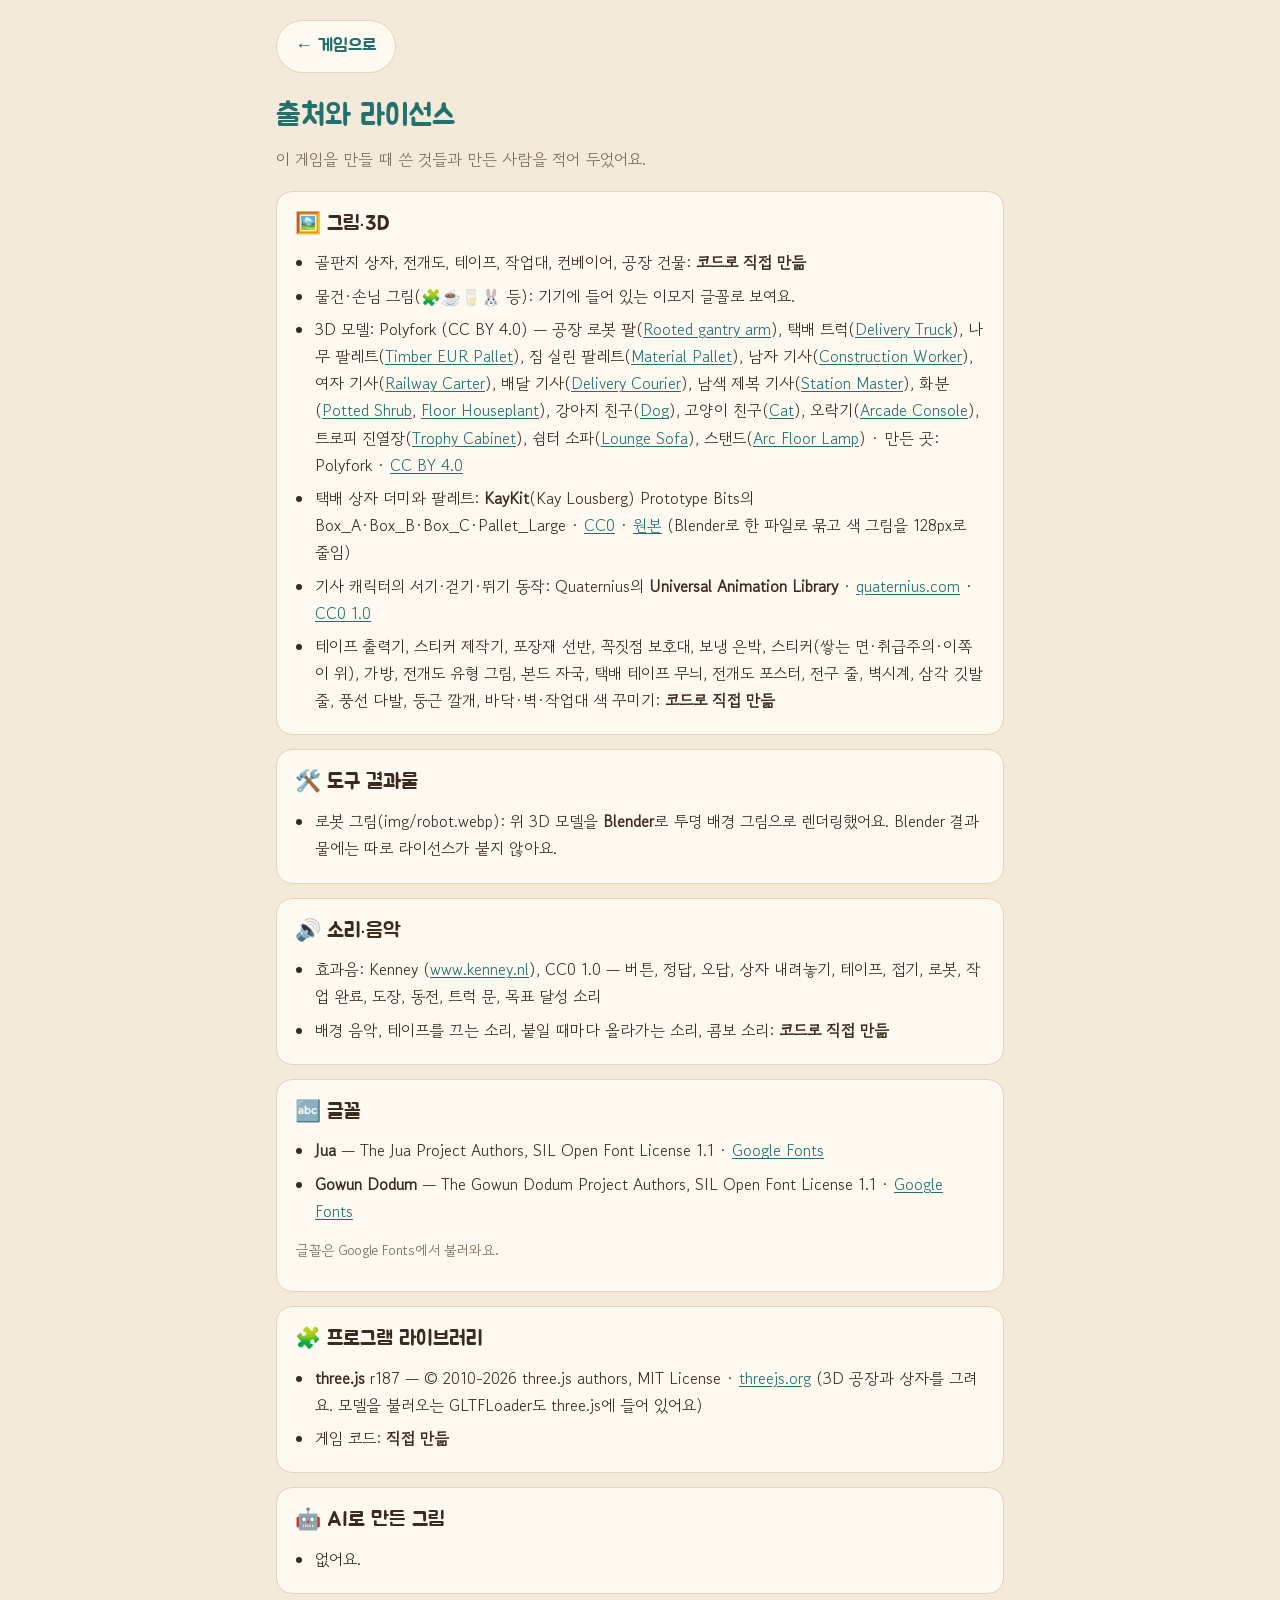
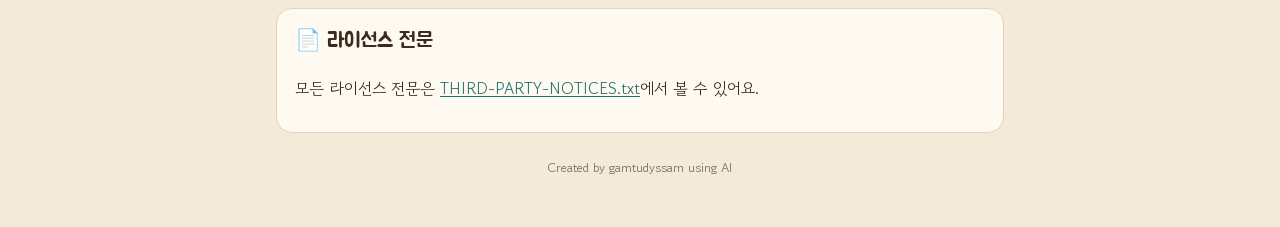
==== commit d2ad0c38: "공장 소품: KayKit 택배 상자 더미 (v1.034) - KayKit Prototype Bits(CC0)의 상자 3종·팔레트로 컨베이어 뒤와 스티커 제작기 옆에 출고 대기 상자" ====
--- a/credits.html
+++ b/credits.html
@@ -36,6 +36,7 @@
         <li>골판지 상자, 전개도, 테이프, 작업대, 컨베이어, 공장 건물: <b>코드로 직접 만듦</b></li>
         <li>물건·손님 그림(🧩☕🥛🐰 등): 기기에 들어 있는 이모지 글꼴로 보여요.</li>
         <li>3D 모델: Polyfork (CC BY 4.0) — 공장 로봇 팔(<a href="https://polyfork.dev/asset/rooted-gantry-arm-f35c8f" target="_blank" rel="noopener">Rooted gantry arm</a>), 택배 트럭(<a href="https://polyfork.dev/asset/delivery-truck-a9537e" target="_blank" rel="noopener">Delivery Truck</a>), 나무 팔레트(<a href="https://polyfork.dev/asset/timber-eur-pallet-a1f655" target="_blank" rel="noopener">Timber EUR Pallet</a>), 짐 실린 팔레트(<a href="https://polyfork.dev/asset/material-pallet-6af263" target="_blank" rel="noopener">Material Pallet</a>), 남자 기사(<a href="https://polyfork.dev/asset/construction-worker-c1ad8c" target="_blank" rel="noopener">Construction Worker</a>), 여자 기사(<a href="https://polyfork.dev/asset/railway-carter-971897" target="_blank" rel="noopener">Railway Carter</a>), 배달 기사(<a href="https://polyfork.dev/asset/delivery-courier-327e30" target="_blank" rel="noopener">Delivery Courier</a>), 남색 제복 기사(<a href="https://polyfork.dev/asset/station-master-1d6a0a" target="_blank" rel="noopener">Station Master</a>), 화분(<a href="https://polyfork.dev/asset/potted-shrub-43bd21" target="_blank" rel="noopener">Potted Shrub</a>, <a href="https://polyfork.dev/asset/floor-houseplant-8fad17" target="_blank" rel="noopener">Floor Houseplant</a>), 강아지 친구(<a href="https://polyfork.dev/asset/dog-base" target="_blank" rel="noopener">Dog</a>), 고양이 친구(<a href="https://polyfork.dev/asset/cat-base" target="_blank" rel="noopener">Cat</a>), 오락기(<a href="https://polyfork.dev/asset/arcade-console-ec27c2" target="_blank" rel="noopener">Arcade Console</a>), 트로피 진열장(<a href="https://polyfork.dev/asset/trophy-cabinet-e963ac" target="_blank" rel="noopener">Trophy Cabinet</a>), 쉼터 소파(<a href="https://polyfork.dev/asset/lounge-sofa-c34b3e" target="_blank" rel="noopener">Lounge Sofa</a>), 스탠드(<a href="https://polyfork.dev/asset/arc-floor-lamp-fa0b5f" target="_blank" rel="noopener">Arc Floor Lamp</a>) · 만든 곳: Polyfork · <a href="https://creativecommons.org/licenses/by/4.0/deed.ko" target="_blank" rel="noopener">CC BY 4.0</a></li>
+        <li>택배 상자 더미와 팔레트: <b>KayKit</b>(Kay Lousberg) Prototype Bits의 Box_A·Box_B·Box_C·Pallet_Large · <a href="https://creativecommons.org/publicdomain/zero/1.0/deed.ko" target="_blank" rel="noopener">CC0</a> · <a href="https://kaylousberg.itch.io/prototype-bits" target="_blank" rel="noopener">원본</a> (Blender로 한 파일로 묶고 색 그림을 128px로 줄임)</li>
         <li>기사 캐릭터의 서기·걷기·뛰기 동작: Quaternius의 <b>Universal Animation Library</b> · <a href="https://quaternius.com" target="_blank" rel="noopener">quaternius.com</a> · <a href="https://creativecommons.org/publicdomain/zero/1.0/deed.ko" target="_blank" rel="noopener">CC0 1.0</a></li>
         <li>테이프 출력기, 스티커 제작기, 포장재 선반, 꼭짓점 보호대, 보냉 은박, 스티커(쌓는 면·취급주의·이쪽이 위), 가방, 전개도 유형 그림, 본드 자국, 택배 테이프 무늬, 전개도 포스터, 전구 줄, 벽시계, 삼각 깃발 줄, 풍선 다발, 둥근 깔개, 바닥·벽·작업대 색 꾸미기: <b>코드로 직접 만듦</b></li>
       </ul>
